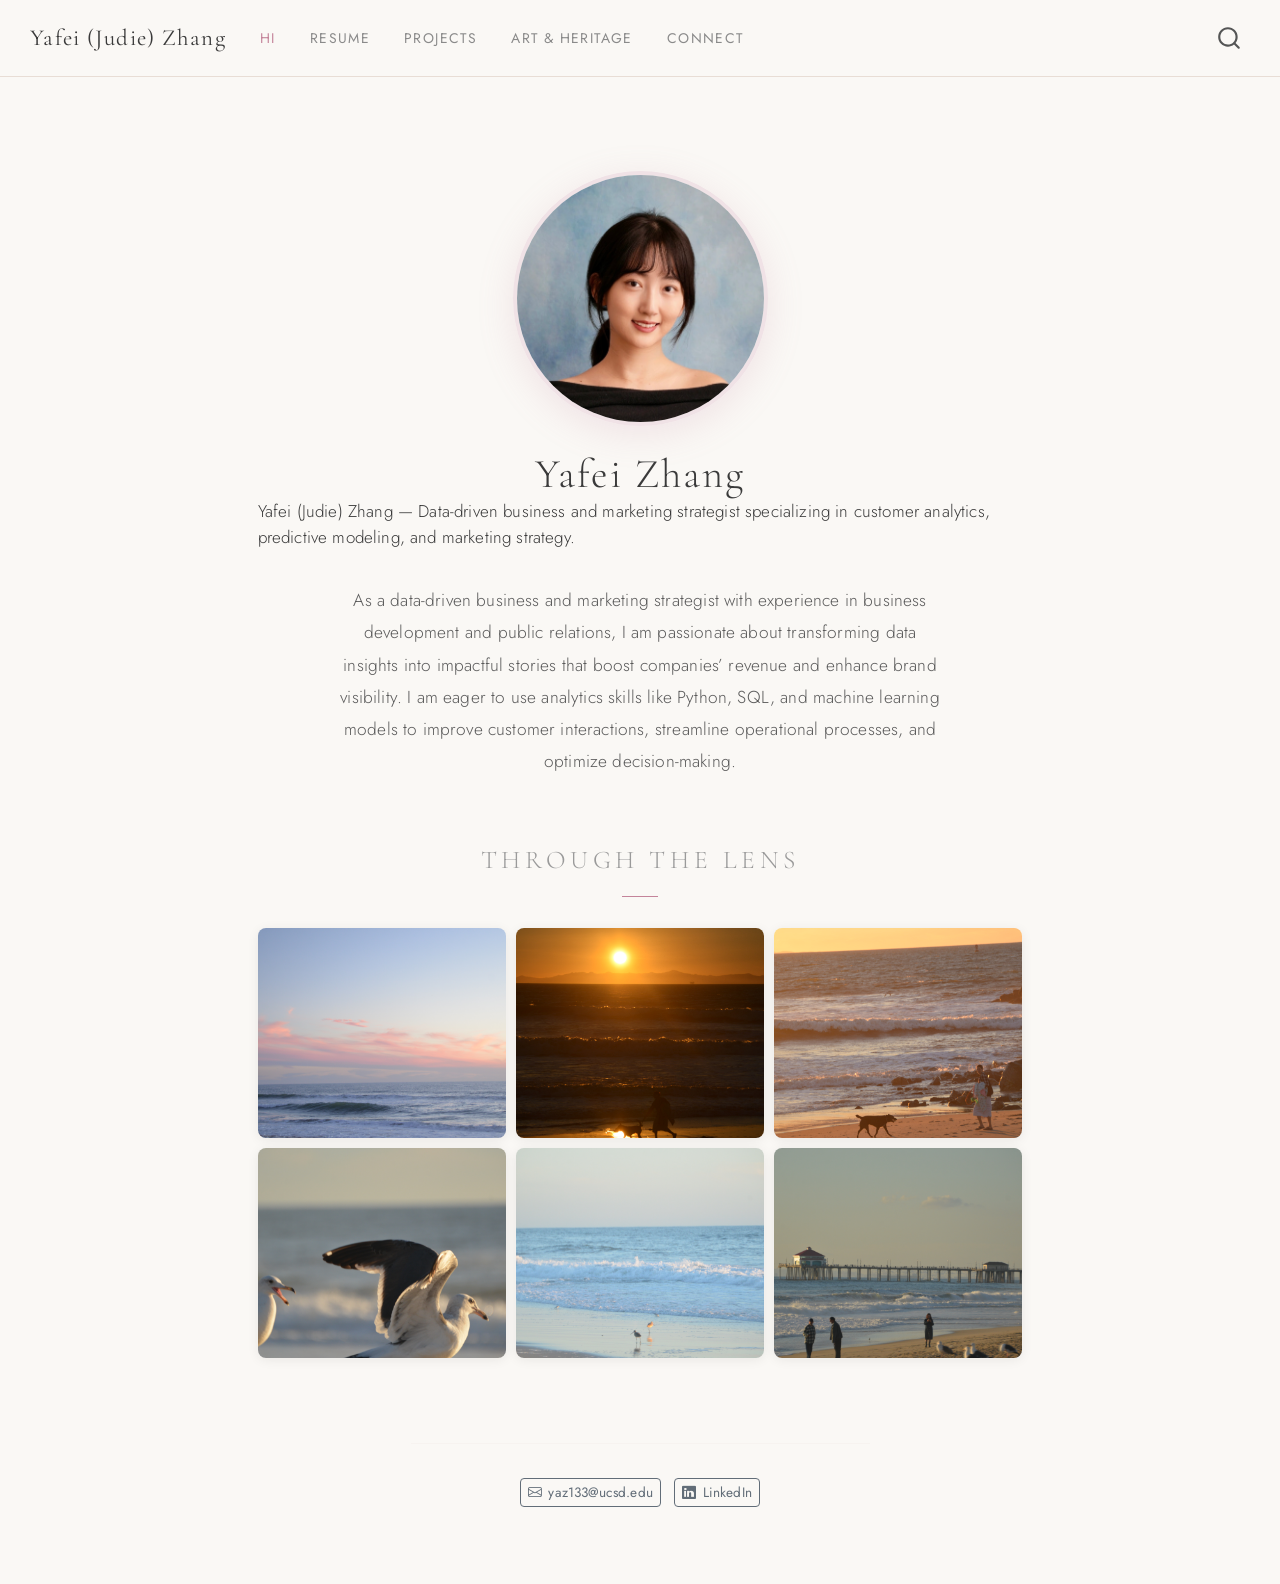
==== docs/index.html @ ec55ec2a "first commit" ====
<!DOCTYPE html>
<html xmlns="http://www.w3.org/1999/xhtml" lang="en" xml:lang="en"><head>

<meta charset="utf-8">
<meta name="generator" content="quarto-1.9.36">

<meta name="viewport" content="width=device-width, initial-scale=1.0, user-scalable=yes">

<meta name="description" content="Yafei (Judie) Zhang — Data-driven business and marketing strategist specializing in customer analytics, predictive modeling, and marketing strategy.">

<title>Yafei Zhang – Yafei (Judie) Zhang</title>
<style>
/* Default styles provided by pandoc.
** See https://pandoc.org/MANUAL.html#variables-for-html for config info.
*/
code{white-space: pre-wrap;}
span.smallcaps{font-variant: small-caps;}
div.columns{display: flex; gap: min(4vw, 1.5em);}
div.column{flex: auto; overflow-x: auto;}
div.hanging-indent{margin-left: 1.5em; text-indent: -1.5em;}
ul.task-list{list-style: none;}
ul.task-list li input[type="checkbox"] {
  width: 0.8em;
  margin: 0 0.8em 0.2em -1em; /* quarto-specific, see https://github.com/quarto-dev/quarto-cli/issues/4556 */ 
  vertical-align: middle;
}
</style>


<script src="site_libs/quarto-nav/quarto-nav.js"></script>
<script src="site_libs/quarto-nav/headroom.min.js"></script>
<script src="site_libs/clipboard/clipboard.min.js"></script>
<script src="site_libs/quarto-search/autocomplete.umd.js"></script>
<script src="site_libs/quarto-search/fuse.min.js"></script>
<script src="site_libs/quarto-search/quarto-search.js"></script>
<meta name="quarto:offset" content="./">
<link href="./favicon.svg" rel="icon" type="image/svg+xml">
<script src="site_libs/quarto-html/quarto.js" type="module"></script>
<script src="site_libs/quarto-html/tabsets/tabsets.js" type="module"></script>
<script src="site_libs/quarto-html/popper.min.js"></script>
<script src="site_libs/quarto-html/tippy.umd.min.js"></script>
<link href="site_libs/quarto-html/tippy.css" rel="stylesheet">
<link href="site_libs/quarto-html/quarto-syntax-highlighting-845c23b38eaddc0f92fda52bfe77a8c8.css" rel="stylesheet" id="quarto-text-highlighting-styles">
<script src="site_libs/bootstrap/bootstrap.min.js"></script>
<link href="site_libs/bootstrap/bootstrap-icons.css" rel="stylesheet">
<link href="site_libs/bootstrap/bootstrap-158031087360bce0ff56dc785ce39e06.min.css" rel="stylesheet" append-hash="true" id="quarto-bootstrap" data-mode="light">
<script id="quarto-search-options" type="application/json">{
  "location": "navbar",
  "copy-button": false,
  "collapse-after": 3,
  "panel-placement": "end",
  "type": "overlay",
  "limit": 50,
  "keyboard-shortcut": [
    "f",
    "/",
    "s"
  ],
  "show-item-context": false,
  "language": {
    "search-no-results-text": "No results",
    "search-matching-documents-text": "matching documents",
    "search-copy-link-title": "Copy link to search",
    "search-hide-matches-text": "Hide additional matches",
    "search-more-match-text": "more match in this document",
    "search-more-matches-text": "more matches in this document",
    "search-clear-button-title": "Clear",
    "search-text-placeholder": "",
    "search-detached-cancel-button-title": "Cancel",
    "search-submit-button-title": "Submit",
    "search-label": "Search"
  }
}</script>
<script async="" src="https://www.googletagmanager.com/gtag/js?id=G-XXXXXXXXXX"></script>

<script type="text/javascript">

window.dataLayer = window.dataLayer || [];
function gtag(){dataLayer.push(arguments);}
gtag('js', new Date());
gtag('config', 'G-XXXXXXXXXX', { 'anonymize_ip': true});
</script>


<link rel="stylesheet" href="styles.css">
<meta property="og:title" content="Yafei Zhang – Yafei (Judie) Zhang">
<meta property="og:description" content="Yafei (Judie) Zhang — Data-driven business and marketing strategist specializing in customer analytics, predictive modeling, and marketing strategy.">
<meta property="og:image" content="https://rsm-yaz133.github.io/personal-website/IMG_8940.jpg">
<meta property="og:site_name" content="Yafei (Judie) Zhang">
<meta property="og:locale" content="en_US">
<meta name="twitter:title" content="Yafei Zhang – Yafei (Judie) Zhang">
<meta name="twitter:description" content="Yafei (Judie) Zhang — Data-driven business and marketing strategist specializing in customer analytics, predictive modeling, and marketing strategy.">
<meta name="twitter:image" content="https://rsm-yaz133.github.io/personal-website/IMG_8940.jpg">
<meta name="twitter:card" content="summary_large_image">
</head>

<body class="nav-fixed fullcontent quarto-light">

<div id="quarto-search-results"></div>
  <header id="quarto-header" class="headroom fixed-top">
    <nav class="navbar navbar-expand-lg " data-bs-theme="dark">
      <div class="navbar-container container-fluid">
      <div class="navbar-brand-container mx-auto">
    <a class="navbar-brand" href="./index.html">
    <span class="navbar-title">Yafei (Judie) Zhang</span>
    </a>
  </div>
            <div id="quarto-search" class="" title="Search"></div>
          <button class="navbar-toggler" type="button" data-bs-toggle="collapse" data-bs-target="#navbarCollapse" aria-controls="navbarCollapse" role="menu" aria-expanded="false" aria-label="Toggle navigation" onclick="if (window.quartoToggleHeadroom) { window.quartoToggleHeadroom(); }">
  <span class="navbar-toggler-icon"></span>
</button>
          <div class="collapse navbar-collapse" id="navbarCollapse">
            <ul class="navbar-nav navbar-nav-scroll me-auto">
  <li class="nav-item">
    <a class="nav-link active" href="./index.html" aria-current="page"> 
<span class="menu-text">Hi</span></a>
  </li>  
  <li class="nav-item">
    <a class="nav-link" href="./cv.html"> 
<span class="menu-text">Resume</span></a>
  </li>  
  <li class="nav-item">
    <a class="nav-link" href="./projects.html"> 
<span class="menu-text">Projects</span></a>
  </li>  
  <li class="nav-item">
    <a class="nav-link" href="./art.html"> 
<span class="menu-text">Art &amp; Heritage</span></a>
  </li>  
  <li class="nav-item">
    <a class="nav-link" href="./connect.html"> 
<span class="menu-text">Connect</span></a>
  </li>  
</ul>
          </div> <!-- /navcollapse -->
            <div class="quarto-navbar-tools">
</div>
      </div> <!-- /container-fluid -->
    </nav>
</header>
<!-- content -->
<div id="quarto-content" class="quarto-container page-columns page-rows-contents page-layout-article page-navbar">
<!-- sidebar -->
<!-- margin-sidebar -->
    
<!-- main -->
<div class="quarto-about-jolla">
  <img src="IMG_8940.jpg" class="about-image
  round " style="height: 15em; width: 15em;">
 <header id="title-block-header" class="quarto-title-block default">
<div class="quarto-title">
<h1 class="title">Yafei Zhang</h1>
</div>
<div>
  <div class="description">
    Yafei (Judie) Zhang — Data-driven business and marketing strategist specializing in customer analytics, predictive modeling, and marketing strategy.
  </div>
</div>
<div class="quarto-title-meta">
  </div>
</header><main class="content" id="quarto-document-content">
<p>As a data-driven business and marketing strategist with experience in business development and public relations, I am passionate about transforming data insights into impactful stories that boost companies’ revenue and enhance brand visibility. I am eager to use analytics skills like Python, SQL, and machine learning models to improve customer interactions, streamline operational processes, and optimize decision-making.</p>
<div class="gallery-section">
  <p class="gallery-title">Through the Lens</p>
  <div class="photo-gallery">
    <img src="photo /DSC_3890.JPG" alt="Pastel sunset over the ocean">
    <img src="photo /DSC_3047.JPG" alt="Golden sunset silhouette">
    <img src="photo /DSC_3039.JPG" alt="Warm evening walk on the beach">
    <img src="photo /DSC_3471.JPG" alt="Seagulls in flight">
    <img src="photo /DSC_3623.JPG" alt="Birds at the shoreline">
    <img src="photo /DSC_3475.JPG" alt="Huntington Beach pier at dusk">
  </div>
</div>


</main> 
  <hr class="about-sep">
   <div class="about-links">
  <a href="mailto:yaz133@ucsd.edu" class="about-link" rel="" target="">
    <i class="bi bi-envelope"></i>
     <span class="about-link-text">yaz133@ucsd.edu</span>
  </a>
  <a href="https://www.linkedin.com/in/yafei-zhang-judie/" class="about-link" rel="" target="">
    <i class="bi bi-linkedin"></i>
     <span class="about-link-text">LinkedIn</span>
  </a>
</div>
</div>
 <!-- /main -->
<script id="quarto-html-after-body" type="application/javascript">
  window.document.addEventListener("DOMContentLoaded", function (event) {
    const isCodeAnnotation = (el) => {
      for (const clz of el.classList) {
        if (clz.startsWith('code-annotation-')) {                     
          return true;
        }
      }
      return false;
    }
    const onCopySuccess = function(e) {
      // button target
      const button = e.trigger;
      // don't keep focus
      button.blur();
      // flash "checked"
      button.classList.add('code-copy-button-checked');
      var currentTitle = button.getAttribute("title");
      button.setAttribute("title", "Copied!");
      let tooltip;
      if (window.bootstrap) {
        button.setAttribute("data-bs-toggle", "tooltip");
        button.setAttribute("data-bs-placement", "left");
        button.setAttribute("data-bs-title", "Copied!");
        tooltip = new bootstrap.Tooltip(button, 
          { trigger: "manual", 
            customClass: "code-copy-button-tooltip",
            offset: [0, -8]});
        tooltip.show();    
      }
      setTimeout(function() {
        if (tooltip) {
          tooltip.hide();
          button.removeAttribute("data-bs-title");
          button.removeAttribute("data-bs-toggle");
          button.removeAttribute("data-bs-placement");
        }
        button.setAttribute("title", currentTitle);
        button.classList.remove('code-copy-button-checked');
      }, 1000);
      // clear code selection
      e.clearSelection();
    }
    const getTextToCopy = function(trigger) {
      const outerScaffold = trigger.parentElement.cloneNode(true);
      const codeEl = outerScaffold.querySelector('code');
      for (const childEl of codeEl.children) {
        if (isCodeAnnotation(childEl)) {
          childEl.remove();
        }
      }
      return codeEl.innerText;
    }
    const clipboard = new window.ClipboardJS('.code-copy-button:not([data-in-quarto-modal])', {
      text: getTextToCopy
    });
    clipboard.on('success', onCopySuccess);
    if (window.document.getElementById('quarto-embedded-source-code-modal')) {
      const clipboardModal = new window.ClipboardJS('.code-copy-button[data-in-quarto-modal]', {
        text: getTextToCopy,
        container: window.document.getElementById('quarto-embedded-source-code-modal')
      });
      clipboardModal.on('success', onCopySuccess);
    }
      var localhostRegex = new RegExp(/^(?:http|https):\/\/localhost\:?[0-9]*\//);
      var mailtoRegex = new RegExp(/^mailto:/);
        var filterRegex = new RegExp("https:\/\/rsm-yaz133\.github\.io\/personal-website");
      var isInternal = (href) => {
          return filterRegex.test(href) || localhostRegex.test(href) || mailtoRegex.test(href);
      }
      // Inspect non-navigation links and adorn them if external
     var links = window.document.querySelectorAll('a[href]:not(.nav-link):not(.navbar-brand):not(.toc-action):not(.sidebar-link):not(.sidebar-item-toggle):not(.pagination-link):not(.no-external):not([aria-hidden]):not(.dropdown-item):not(.quarto-navigation-tool):not(.about-link)');
      for (var i=0; i<links.length; i++) {
        const link = links[i];
        if (!isInternal(link.href)) {
          // undo the damage that might have been done by quarto-nav.js in the case of
          // links that we want to consider external
          if (link.dataset.originalHref !== undefined) {
            link.href = link.dataset.originalHref;
          }
        }
      }
    function tippyHover(el, contentFn, onTriggerFn, onUntriggerFn) {
      const config = {
        allowHTML: true,
        maxWidth: 500,
        delay: 100,
        arrow: false,
        appendTo: function(el) {
            return el.parentElement;
        },
        interactive: true,
        interactiveBorder: 10,
        theme: 'quarto',
        placement: 'bottom-start',
      };
      if (contentFn) {
        config.content = contentFn;
      }
      if (onTriggerFn) {
        config.onTrigger = onTriggerFn;
      }
      if (onUntriggerFn) {
        config.onUntrigger = onUntriggerFn;
      }
      window.tippy(el, config); 
    }
    const noterefs = window.document.querySelectorAll('a[role="doc-noteref"]');
    for (var i=0; i<noterefs.length; i++) {
      const ref = noterefs[i];
      tippyHover(ref, function() {
        // use id or data attribute instead here
        let href = ref.getAttribute('data-footnote-href') || ref.getAttribute('href');
        try { href = new URL(href).hash; } catch {}
        const id = href.replace(/^#\/?/, "");
        const note = window.document.getElementById(id);
        if (note) {
          return note.innerHTML;
        } else {
          return "";
        }
      });
    }
    const xrefs = window.document.querySelectorAll('a.quarto-xref');
    const processXRef = (id, note) => {
      // Strip column container classes
      const stripColumnClz = (el) => {
        el.classList.remove("page-full", "page-columns");
        if (el.children) {
          for (const child of el.children) {
            stripColumnClz(child);
          }
        }
      }
      stripColumnClz(note)
      if (id === null || id.startsWith('sec-')) {
        // Special case sections, only their first couple elements
        const container = document.createElement("div");
        if (note.children && note.children.length > 2) {
          container.appendChild(note.children[0].cloneNode(true));
          for (let i = 1; i < note.children.length; i++) {
            const child = note.children[i];
            if (child.tagName === "P" && child.innerText === "") {
              continue;
            } else {
              container.appendChild(child.cloneNode(true));
              break;
            }
          }
          if (window.Quarto?.typesetMath) {
            window.Quarto.typesetMath(container);
          }
          return container.innerHTML
        } else {
          if (window.Quarto?.typesetMath) {
            window.Quarto.typesetMath(note);
          }
          return note.innerHTML;
        }
      } else {
        // Remove any anchor links if they are present
        const anchorLink = note.querySelector('a.anchorjs-link');
        if (anchorLink) {
          anchorLink.remove();
        }
        if (window.Quarto?.typesetMath) {
          window.Quarto.typesetMath(note);
        }
        if (note.classList.contains("callout")) {
          return note.outerHTML;
        } else {
          return note.innerHTML;
        }
      }
    }
    for (var i=0; i<xrefs.length; i++) {
      const xref = xrefs[i];
      tippyHover(xref, undefined, function(instance) {
        instance.disable();
        let url = xref.getAttribute('href');
        let hash = undefined; 
        if (url.startsWith('#')) {
          hash = url;
        } else {
          try { hash = new URL(url).hash; } catch {}
        }
        if (hash) {
          const id = hash.replace(/^#\/?/, "");
          const note = window.document.getElementById(id);
          if (note !== null) {
            try {
              const html = processXRef(id, note.cloneNode(true));
              instance.setContent(html);
            } finally {
              instance.enable();
              instance.show();
            }
          } else {
            // See if we can fetch this
            fetch(url.split('#')[0])
            .then(res => res.text())
            .then(html => {
              const parser = new DOMParser();
              const htmlDoc = parser.parseFromString(html, "text/html");
              const note = htmlDoc.getElementById(id);
              if (note !== null) {
                const html = processXRef(id, note);
                instance.setContent(html);
              } 
            }).finally(() => {
              instance.enable();
              instance.show();
            });
          }
        } else {
          // See if we can fetch a full url (with no hash to target)
          // This is a special case and we should probably do some content thinning / targeting
          fetch(url)
          .then(res => res.text())
          .then(html => {
            const parser = new DOMParser();
            const htmlDoc = parser.parseFromString(html, "text/html");
            const note = htmlDoc.querySelector('main.content');
            if (note !== null) {
              // This should only happen for chapter cross references
              // (since there is no id in the URL)
              // remove the first header
              if (note.children.length > 0 && note.children[0].tagName === "HEADER") {
                note.children[0].remove();
              }
              const html = processXRef(null, note);
              instance.setContent(html);
            } 
          }).finally(() => {
            instance.enable();
            instance.show();
          });
        }
      }, function(instance) {
      });
    }
        let selectedAnnoteEl;
        const selectorForAnnotation = ( cell, annotation) => {
          let cellAttr = 'data-code-cell="' + cell + '"';
          let lineAttr = 'data-code-annotation="' +  annotation + '"';
          const selector = 'span[' + cellAttr + '][' + lineAttr + ']';
          return selector;
        }
        const selectCodeLines = (annoteEl) => {
          const doc = window.document;
          const targetCell = annoteEl.getAttribute("data-target-cell");
          const targetAnnotation = annoteEl.getAttribute("data-target-annotation");
          const annoteSpan = window.document.querySelector(selectorForAnnotation(targetCell, targetAnnotation));
          const lines = annoteSpan.getAttribute("data-code-lines").split(",");
          const lineIds = lines.map((line) => {
            return targetCell + "-" + line;
          })
          let top = null;
          let height = null;
          let parent = null;
          if (lineIds.length > 0) {
              //compute the position of the single el (top and bottom and make a div)
              const el = window.document.getElementById(lineIds[0]);
              top = el.offsetTop;
              height = el.offsetHeight;
              parent = el.parentElement.parentElement;
            if (lineIds.length > 1) {
              const lastEl = window.document.getElementById(lineIds[lineIds.length - 1]);
              const bottom = lastEl.offsetTop + lastEl.offsetHeight;
              height = bottom - top;
            }
            if (top !== null && height !== null && parent !== null) {
              // cook up a div (if necessary) and position it 
              let div = window.document.getElementById("code-annotation-line-highlight");
              if (div === null) {
                div = window.document.createElement("div");
                div.setAttribute("id", "code-annotation-line-highlight");
                div.style.position = 'absolute';
                parent.appendChild(div);
              }
              div.style.top = top - 2 + "px";
              div.style.height = height + 4 + "px";
              div.style.left = 0;
              let gutterDiv = window.document.getElementById("code-annotation-line-highlight-gutter");
              if (gutterDiv === null) {
                gutterDiv = window.document.createElement("div");
                gutterDiv.setAttribute("id", "code-annotation-line-highlight-gutter");
                gutterDiv.style.position = 'absolute';
                const codeCell = window.document.getElementById(targetCell);
                const gutter = codeCell.querySelector('.code-annotation-gutter');
                gutter.appendChild(gutterDiv);
              }
              gutterDiv.style.top = top - 2 + "px";
              gutterDiv.style.height = height + 4 + "px";
            }
            selectedAnnoteEl = annoteEl;
          }
        };
        const unselectCodeLines = () => {
          const elementsIds = ["code-annotation-line-highlight", "code-annotation-line-highlight-gutter"];
          elementsIds.forEach((elId) => {
            const div = window.document.getElementById(elId);
            if (div) {
              div.remove();
            }
          });
          selectedAnnoteEl = undefined;
        };
          // Handle positioning of the toggle
      window.addEventListener(
        "resize",
        throttle(() => {
          elRect = undefined;
          if (selectedAnnoteEl) {
            selectCodeLines(selectedAnnoteEl);
          }
        }, 10)
      );
      function throttle(fn, ms) {
      let throttle = false;
      let timer;
        return (...args) => {
          if(!throttle) { // first call gets through
              fn.apply(this, args);
              throttle = true;
          } else { // all the others get throttled
              if(timer) clearTimeout(timer); // cancel #2
              timer = setTimeout(() => {
                fn.apply(this, args);
                timer = throttle = false;
              }, ms);
          }
        };
      }
        // Attach click handler to the DT
        const annoteDls = window.document.querySelectorAll('dt[data-target-cell]');
        for (const annoteDlNode of annoteDls) {
          annoteDlNode.addEventListener('click', (event) => {
            const clickedEl = event.target;
            if (clickedEl !== selectedAnnoteEl) {
              unselectCodeLines();
              const activeEl = window.document.querySelector('dt[data-target-cell].code-annotation-active');
              if (activeEl) {
                activeEl.classList.remove('code-annotation-active');
              }
              selectCodeLines(clickedEl);
              clickedEl.classList.add('code-annotation-active');
            } else {
              // Unselect the line
              unselectCodeLines();
              clickedEl.classList.remove('code-annotation-active');
            }
          });
        }
    const findCites = (el) => {
      const parentEl = el.parentElement;
      if (parentEl) {
        const cites = parentEl.dataset.cites;
        if (cites) {
          return {
            el,
            cites: cites.split(' ')
          };
        } else {
          return findCites(el.parentElement)
        }
      } else {
        return undefined;
      }
    };
    var bibliorefs = window.document.querySelectorAll('a[role="doc-biblioref"]');
    for (var i=0; i<bibliorefs.length; i++) {
      const ref = bibliorefs[i];
      const citeInfo = findCites(ref);
      if (citeInfo) {
        tippyHover(citeInfo.el, function() {
          var popup = window.document.createElement('div');
          citeInfo.cites.forEach(function(cite) {
            var citeDiv = window.document.createElement('div');
            citeDiv.classList.add('hanging-indent');
            citeDiv.classList.add('csl-entry');
            var biblioDiv = window.document.getElementById('ref-' + cite);
            if (biblioDiv) {
              citeDiv.innerHTML = biblioDiv.innerHTML;
            }
            popup.appendChild(citeDiv);
          });
          return popup.innerHTML;
        });
      }
    }
  });
  </script>
</div> <!-- /content -->




</body></html>
---- docs/site_libs/quarto-html/tippy.css ----
.tippy-box[data-animation=fade][data-state=hidden]{opacity:0}[data-tippy-root]{max-width:calc(100vw - 10px)}.tippy-box{position:relative;background-color:#333;color:#fff;border-radius:4px;font-size:14px;line-height:1.4;white-space:normal;outline:0;transition-property:transform,visibility,opacity}.tippy-box[data-placement^=top]>.tippy-arrow{bottom:0}.tippy-box[data-placement^=top]>.tippy-arrow:before{bottom:-7px;left:0;border-width:8px 8px 0;border-top-color:initial;transform-origin:center top}.tippy-box[data-placement^=bottom]>.tippy-arrow{top:0}.tippy-box[data-placement^=bottom]>.tippy-arrow:before{top:-7px;left:0;border-width:0 8px 8px;border-bottom-color:initial;transform-origin:center bottom}.tippy-box[data-placement^=left]>.tippy-arrow{right:0}.tippy-box[data-placement^=left]>.tippy-arrow:before{border-width:8px 0 8px 8px;border-left-color:initial;right:-7px;transform-origin:center left}.tippy-box[data-placement^=right]>.tippy-arrow{left:0}.tippy-box[data-placement^=right]>.tippy-arrow:before{left:-7px;border-width:8px 8px 8px 0;border-right-color:initial;transform-origin:center right}.tippy-box[data-inertia][data-state=visible]{transition-timing-function:cubic-bezier(.54,1.5,.38,1.11)}.tippy-arrow{width:16px;height:16px;color:#333}.tippy-arrow:before{content:"";position:absolute;border-color:transparent;border-style:solid}.tippy-content{position:relative;padding:5px 9px;z-index:1}
---- docs/site_libs/quarto-html/quarto-syntax-highlighting-845c23b38eaddc0f92fda52bfe77a8c8.css ----
/* quarto syntax highlight colors */
:root {
  --quarto-hl-ot-color: #003B4F;
  --quarto-hl-at-color: #657422;
  --quarto-hl-ss-color: #20794D;
  --quarto-hl-an-color: #5E5E5E;
  --quarto-hl-fu-color: #4758AB;
  --quarto-hl-st-color: #20794D;
  --quarto-hl-cf-color: #003B4F;
  --quarto-hl-op-color: #5E5E5E;
  --quarto-hl-er-color: #AD0000;
  --quarto-hl-bn-color: #AD0000;
  --quarto-hl-al-color: #AD0000;
  --quarto-hl-va-color: #111111;
  --quarto-hl-bu-color: inherit;
  --quarto-hl-ex-color: inherit;
  --quarto-hl-pp-color: #AD0000;
  --quarto-hl-in-color: #5E5E5E;
  --quarto-hl-vs-color: #20794D;
  --quarto-hl-wa-color: #5E5E5E;
  --quarto-hl-do-color: #5E5E5E;
  --quarto-hl-im-color: #00769E;
  --quarto-hl-ch-color: #20794D;
  --quarto-hl-dt-color: #AD0000;
  --quarto-hl-fl-color: #AD0000;
  --quarto-hl-co-color: #5E5E5E;
  --quarto-hl-cv-color: #5E5E5E;
  --quarto-hl-cn-color: #8f5902;
  --quarto-hl-sc-color: #5E5E5E;
  --quarto-hl-dv-color: #AD0000;
  --quarto-hl-kw-color: #003B4F;
}

/* other quarto variables */
:root {
  --quarto-font-monospace: SFMono-Regular, Menlo, Monaco, Consolas, "Liberation Mono", "Courier New", monospace;
}

/* syntax highlight based on Pandoc's rules */
pre > code.sourceCode > span {
  color: #003B4F;
}

code.sourceCode > span {
  color: #003B4F;
}

div.sourceCode,
div.sourceCode pre.sourceCode {
  color: #003B4F;
}

/* Normal */
code span {
  color: #003B4F;
}

/* Alert */
code span.al {
  color: #AD0000;
  font-style: inherit;
}

/* Annotation */
code span.an {
  color: #5E5E5E;
  font-style: inherit;
}

/* Attribute */
code span.at {
  color: #657422;
  font-style: inherit;
}

/* BaseN */
code span.bn {
  color: #AD0000;
  font-style: inherit;
}

/* BuiltIn */
code span.bu {
  font-style: inherit;
}

/* ControlFlow */
code span.cf {
  color: #003B4F;
  font-weight: bold;
  font-style: inherit;
}

/* Char */
code span.ch {
  color: #20794D;
  font-style: inherit;
}

/* Constant */
code span.cn {
  color: #8f5902;
  font-style: inherit;
}

/* Comment */
code span.co {
  color: #5E5E5E;
  font-style: inherit;
}

/* CommentVar */
code span.cv {
  color: #5E5E5E;
  font-style: italic;
}

/* Documentation */
code span.do {
  color: #5E5E5E;
  font-style: italic;
}

/* DataType */
code span.dt {
  color: #AD0000;
  font-style: inherit;
}

/* DecVal */
code span.dv {
  color: #AD0000;
  font-style: inherit;
}

/* Error */
code span.er {
  color: #AD0000;
  font-style: inherit;
}

/* Extension */
code span.ex {
  font-style: inherit;
}

/* Float */
code span.fl {
  color: #AD0000;
  font-style: inherit;
}

/* Function */
code span.fu {
  color: #4758AB;
  font-style: inherit;
}

/* Import */
code span.im {
  color: #00769E;
  font-style: inherit;
}

/* Information */
code span.in {
  color: #5E5E5E;
  font-style: inherit;
}

/* Keyword */
code span.kw {
  color: #003B4F;
  font-weight: bold;
  font-style: inherit;
}

/* Operator */
code span.op {
  color: #5E5E5E;
  font-style: inherit;
}

/* Other */
code span.ot {
  color: #003B4F;
  font-style: inherit;
}

/* Preprocessor */
code span.pp {
  color: #AD0000;
  font-style: inherit;
}

/* SpecialChar */
code span.sc {
  color: #5E5E5E;
  font-style: inherit;
}

/* SpecialString */
code span.ss {
  color: #20794D;
  font-style: inherit;
}

/* String */
code span.st {
  color: #20794D;
  font-style: inherit;
}

/* Variable */
code span.va {
  color: #111111;
  font-style: inherit;
}

/* VerbatimString */
code span.vs {
  color: #20794D;
  font-style: inherit;
}

/* Warning */
code span.wa {
  color: #5E5E5E;
  font-style: italic;
}

.prevent-inlining {
  content: "</";
}

/*# sourceMappingURL=ac89f0bb514bba72461919f78549e31c.css.map */
---- docs/styles.css ----
/* ─── Google Fonts ─────────────────────────────────────────── */
@import url('https://fonts.googleapis.com/css2?family=Cormorant+Garamond:ital,wght@0,300;0,400;0,600;1,300;1,400&family=Jost:wght@300;400;500&display=swap');

/* ─── Base ──────────────────────────────────────────────────── */
body {
  font-family: 'Jost', sans-serif;
  background-color: #faf8f5;
  color: #3a3a3a;
  font-weight: 300;
  letter-spacing: 0.01em;
}

h1, h2, h3, h4, h5, h6 {
  font-family: 'Cormorant Garamond', serif;
  font-weight: 400;
  color: #3a3a3a;
  letter-spacing: 0.02em;
}

/* ─── Navbar ────────────────────────────────────────────────── */
.navbar {
  background-color: rgba(250, 248, 245, 0.96) !important;
  backdrop-filter: blur(10px);
  border-bottom: 1px solid #e8ddd5;
  padding: 0.9rem 2rem;
}

.navbar-brand {
  font-family: 'Cormorant Garamond', serif;
  font-size: 1.35rem;
  letter-spacing: 0.06em;
  color: #3a3a3a !important;
}

.navbar .nav-link {
  font-family: 'Jost', sans-serif;
  font-weight: 400;
  font-size: 0.82rem;
  letter-spacing: 0.1em;
  text-transform: uppercase;
  color: #8a8a8a !important;
  transition: color 0.3s ease;
  padding: 0.4rem 1rem !important;
}

.navbar .nav-link:hover,
.navbar .nav-link.active {
  color: #c4849a !important;
}

/* ─── About / Landing ───────────────────────────────────────── */
.quarto-about-jolla {
  padding: 3rem 1rem;
}

.quarto-about-jolla .about-image {
  border-radius: 50%;
  border: 4px solid #f0e2e6;
  box-shadow: 0 8px 36px rgba(196, 132, 154, 0.18);
}

.quarto-about-jolla h1 {
  font-size: 2.4rem;
  font-weight: 300;
  letter-spacing: 0.06em;
  margin-bottom: 0.5rem;
}

.quarto-about-jolla p {
  font-size: 1.02rem;
  line-height: 1.85;
  color: #5a5a5a;
  max-width: 600px;
  margin: 0 auto;
}

/* Social link buttons */
.quarto-about-jolla .about-links .btn {
  border: 1px solid #e0cfcf;
  color: #c4849a;
  background: transparent;
  border-radius: 50px;
  padding: 0.4rem 1.2rem;
  font-size: 0.85rem;
  font-family: 'Jost', sans-serif;
  letter-spacing: 0.05em;
  transition: all 0.3s ease;
  margin: 0.3rem;
}

.quarto-about-jolla .about-links .btn:hover {
  background-color: #c4849a;
  border-color: #c4849a;
  color: white;
  transform: translateY(-2px);
  box-shadow: 0 4px 14px rgba(196, 132, 154, 0.3);
}

/* ─── Photo Gallery ─────────────────────────────────────────── */
.gallery-section {
  margin: 3.5rem 0 2rem;
  text-align: center;
}

.gallery-section .gallery-title {
  font-family: 'Cormorant Garamond', serif;
  font-size: 1.5rem;
  font-weight: 300;
  letter-spacing: 0.18em;
  text-transform: uppercase;
  color: #9a9a9a;
  margin-bottom: 0.6rem;
}

.gallery-section .gallery-title::after {
  content: '';
  display: block;
  width: 36px;
  height: 1px;
  background: #c4849a;
  margin: 0.75rem auto 0;
}

.photo-gallery {
  display: grid;
  grid-template-columns: repeat(3, 1fr);
  gap: 10px;
  margin-top: 1.8rem;
}

.photo-gallery img {
  width: 100%;
  height: 210px;
  object-fit: cover;
  border-radius: 8px;
  transition: transform 0.45s ease, box-shadow 0.45s ease;
  box-shadow: 0 2px 12px rgba(0, 0, 0, 0.07);
}

.photo-gallery img:hover {
  transform: scale(1.04);
  box-shadow: 0 10px 30px rgba(0, 0, 0, 0.14);
}

/* ─── Connect Page ──────────────────────────────────────────── */
.connect-portrait {
  width: 200px;
  height: 200px;
  object-fit: cover;
  border-radius: 50%;
  display: block;
  margin: 0.5rem auto 1.8rem;
  border: 3px solid #f0e2e6;
  box-shadow: 0 6px 28px rgba(196, 132, 154, 0.22);
}

.connect-intro {
  text-align: center;
  font-family: 'Cormorant Garamond', serif;
  font-size: 1.25rem;
  font-style: italic;
  color: #8a8a8a;
  max-width: 540px;
  margin: 0 auto 2.5rem;
  line-height: 1.85;
}

.cal-wrapper {
  border-radius: 16px;
  overflow: hidden;
  box-shadow: 0 4px 28px rgba(0, 0, 0, 0.07);
  margin-top: 1rem;
  background: white;
}

/* ─── Project Listing Cards ─────────────────────────────────── */
.quarto-listing-default .list-item {
  border: none !important;
  border-radius: 14px;
  box-shadow: 0 2px 18px rgba(0, 0, 0, 0.05);
  transition: box-shadow 0.35s ease, transform 0.35s ease;
  background: white;
  overflow: hidden;
  margin-bottom: 1.2rem;
}

.quarto-listing-default .list-item:hover {
  box-shadow: 0 10px 36px rgba(196, 132, 154, 0.18);
  transform: translateY(-4px);
}

.quarto-listing-default .list-item .listing-title {
  font-family: 'Cormorant Garamond', serif;
  font-size: 1.4rem;
}

/* ─── Category Tags ─────────────────────────────────────────── */
.quarto-category {
  background-color: #f5e6eb !important;
  color: #b0607a !important;
  border: none !important;
  font-family: 'Jost', sans-serif;
  font-size: 0.72rem;
  font-weight: 400;
  letter-spacing: 0.06em;
  border-radius: 50px !important;
  padding: 0.25rem 0.75rem !important;
}

/* ─── Links ─────────────────────────────────────────────────── */
a {
  color: #c4849a;
  transition: color 0.25s ease;
}

a:hover {
  color: #a66880;
  text-decoration: none;
}

/* ─── Dividers ──────────────────────────────────────────────── */
hr {
  border-color: #ece4df;
  margin: 2rem 0;
}

/* ─── Page title ────────────────────────────────────────────── */
.quarto-title h1.title {
  font-family: 'Cormorant Garamond', serif;
  font-size: 2.4rem;
  font-weight: 300;
  letter-spacing: 0.05em;
}

/* ─── TOC ───────────────────────────────────────────────────── */
#TOC .nav-link {
  font-size: 0.82rem;
  color: #9a9a9a;
  font-family: 'Jost', sans-serif;
}

#TOC .nav-link:hover,
#TOC .nav-link.active {
  color: #c4849a;
}

/* ─── Project Pages — Larger Text ───────────────────────────── */
.quarto-title + .quarto-categories + section,
main#quarto-document-content > section p,
main#quarto-document-content > section li {
  font-size: 1.12rem;
  line-height: 1.95;
}

main#quarto-document-content > section h2 {
  font-size: 1.65rem;
  margin-top: 2.5rem;
  margin-bottom: 0.8rem;
  color: #5a4a50;
}

/* ─── Project Images ────────────────────────────────────────── */
main#quarto-document-content figure img,
main#quarto-document-content > section img {
  border-radius: 12px;
  box-shadow: 0 4px 24px rgba(0, 0, 0, 0.08);
  margin: 1.5rem 0;
  transition: box-shadow 0.4s ease;
}

main#quarto-document-content figure img:hover,
main#quarto-document-content > section img:hover {
  box-shadow: 0 8px 36px rgba(196, 132, 154, 0.22);
}

/* ─── Tables ────────────────────────────────────────────────── */
main#quarto-document-content table {
  font-size: 1.02rem;
  border-radius: 10px;
  overflow: hidden;
  box-shadow: 0 2px 14px rgba(0, 0, 0, 0.04);
}

main#quarto-document-content table thead {
  background-color: #f5e6eb;
  color: #5a4a50;
}

main#quarto-document-content table th {
  font-family: 'Jost', sans-serif;
  font-weight: 500;
  letter-spacing: 0.03em;
  padding: 0.7rem 1rem;
}

main#quarto-document-content table td {
  padding: 0.6rem 1rem;
}

main#quarto-document-content table tbody tr:hover {
  background-color: #fdf5f7;
}

/* ─── Connect Page Links ───────────────────────────────────── */
.connect-links {
  display: flex;
  justify-content: center;
  gap: 1rem;
  flex-wrap: wrap;
  margin-bottom: 2.5rem;
}

.connect-btn {
  display: inline-flex;
  align-items: center;
  gap: 0.5rem;
  border: 1px solid #e0cfcf;
  color: #c4849a;
  background: transparent;
  border-radius: 50px;
  padding: 0.55rem 1.4rem;
  font-size: 0.88rem;
  font-family: 'Jost', sans-serif;
  letter-spacing: 0.05em;
  text-decoration: none;
  transition: all 0.3s ease;
}

.connect-btn:hover {
  background-color: #c4849a;
  border-color: #c4849a;
  color: white;
  transform: translateY(-2px);
  box-shadow: 0 4px 14px rgba(196, 132, 154, 0.3);
  text-decoration: none;
}

/* ─── Resume Page ──────────────────────────────────────────── */
.resume-container {
  max-width: 800px;
  margin: 0 auto;
  padding: 1rem 0;
}

.resume-header {
  text-align: center;
  margin-bottom: 2rem;
  padding-bottom: 1.5rem;
  border-bottom: 1px solid #ece4df;
}

.resume-name {
  font-family: 'Cormorant Garamond', serif;
  font-size: 2.6rem;
  font-weight: 300;
  letter-spacing: 0.08em;
  color: #3a3a3a;
  margin-bottom: 0.5rem;
}

.resume-contact {
  font-family: 'Jost', sans-serif;
  font-size: 0.9rem;
  color: #8a8a8a;
  letter-spacing: 0.02em;
  margin-bottom: 1rem;
}

.resume-contact a {
  color: #c4849a;
  text-decoration: none;
}

.resume-contact a:hover {
  color: #a66880;
}

.resume-download {
  display: inline-block;
  border: 1px solid #e0cfcf;
  color: #c4849a;
  background: transparent;
  border-radius: 50px;
  padding: 0.4rem 1.4rem;
  font-size: 0.82rem;
  font-family: 'Jost', sans-serif;
  letter-spacing: 0.06em;
  text-decoration: none;
  transition: all 0.3s ease;
}

.resume-download:hover {
  background-color: #c4849a;
  border-color: #c4849a;
  color: white;
  transform: translateY(-2px);
  box-shadow: 0 4px 14px rgba(196, 132, 154, 0.3);
  text-decoration: none;
}

.resume-section-title {
  font-family: 'Cormorant Garamond', serif;
  font-size: 1.4rem;
  font-weight: 400;
  letter-spacing: 0.1em;
  text-transform: uppercase;
  color: #5a4a50;
  border-bottom: 1px solid #ece4df;
  padding-bottom: 0.4rem;
  margin-top: 2rem;
  margin-bottom: 1.2rem;
}

.resume-entry {
  margin-bottom: 1.5rem;
}

.resume-entry-header {
  display: flex;
  justify-content: space-between;
  align-items: baseline;
  flex-wrap: wrap;
  gap: 0.5rem;
  margin-bottom: 0.3rem;
}

.resume-role {
  font-family: 'Jost', sans-serif;
  font-weight: 500;
  font-size: 1rem;
  color: #3a3a3a;
}

.resume-company {
  font-family: 'Jost', sans-serif;
  font-weight: 300;
  font-size: 0.95rem;
  color: #8a8a8a;
  font-style: italic;
}

.resume-type {
  font-family: 'Jost', sans-serif;
  font-weight: 300;
  font-size: 0.85rem;
  color: #9a9a9a;
}

.resume-date {
  font-family: 'Jost', sans-serif;
  font-weight: 300;
  font-size: 0.85rem;
  color: #c4849a;
  white-space: nowrap;
}

.resume-entry ul {
  margin-top: 0.4rem;
  padding-left: 1.3rem;
  list-style: none;
}

.resume-entry ul li {
  position: relative;
  padding-left: 0.8rem;
  margin-bottom: 0.4rem;
  font-size: 0.92rem;
  line-height: 1.7;
  color: #5a5a5a;
}

.resume-entry ul li::before {
  content: '';
  position: absolute;
  left: 0;
  top: 0.65em;
  width: 4px;
  height: 4px;
  border-radius: 50%;
  background-color: #c4849a;
}

.resume-edu-detail {
  font-size: 0.88rem;
  color: #8a8a8a;
  margin-top: 0.2rem;
  margin-bottom: 0;
}

.resume-skills {
  display: flex;
  flex-direction: column;
  gap: 0.8rem;
}

.resume-skill-group {
  font-size: 0.92rem;
  line-height: 1.7;
  color: #5a5a5a;
}

.resume-skill-label {
  font-family: 'Jost', sans-serif;
  font-weight: 500;
  color: #3a3a3a;
}

/* ─── Resume Responsive ────────────────────────────────────── */
@media (max-width: 600px) {
  .resume-entry-header {
    flex-direction: column;
    gap: 0.1rem;
  }
  .resume-name {
    font-size: 2rem;
  }
}

/* ─── Art & Heritage Page ──────────────────────────────────── */
.art-page {
  max-width: 900px;
  margin: 0 auto;
  padding: 0 0 3rem;
}

/* ── Hero image with overlay text ─── */
.art-hero-image {
  position: relative;
  overflow: hidden;
  margin: -1rem -1rem 0;
  aspect-ratio: 14 / 9;
  max-height: 560px;
}

.art-hero-image img {
  width: 100%;
  height: 100%;
  object-fit: cover;
  object-position: center 30%;
  filter: brightness(0.95) contrast(1.02) saturate(1.05);
  transition: transform 8s ease, filter 2s ease;
}

.art-hero-image:hover img {
  transform: scale(1.03);
  filter: brightness(1.0) contrast(1.02) saturate(1.05);
}

.art-hero-overlay {
  position: absolute;
  inset: 0;
  display: flex;
  align-items: flex-end;
  justify-content: center;
  padding-bottom: 3rem;
  background: linear-gradient(
    to bottom,
    rgba(40, 30, 35, 0) 40%,
    rgba(40, 30, 35, 0.45) 100%
  );
}

.art-hero-text {
  font-family: 'Cormorant Garamond', serif;
  font-size: 1.8rem;
  font-weight: 300;
  font-style: italic;
  color: rgba(255, 255, 255, 0.92);
  text-align: center;
  letter-spacing: 0.06em;
  line-height: 1.7;
  text-shadow: 0 2px 20px rgba(0, 0, 0, 0.3);
  margin: 0;
}

/* ── Decorative divider ─── */
.art-divider {
  display: flex;
  align-items: center;
  justify-content: center;
  gap: 1rem;
  margin: 2.5rem auto;
  max-width: 200px;
}

.art-divider::before,
.art-divider::after {
  content: '';
  flex: 1;
  height: 1px;
  background: linear-gradient(to right, transparent, #d4b5be, transparent);
}

.art-divider-diamond {
  width: 6px;
  height: 6px;
  background: #c4849a;
  transform: rotate(45deg);
  flex-shrink: 0;
}

/* ── Opening statement ─── */
.art-statement {
  text-align: center;
  padding: 2rem 1rem 1rem;
  max-width: 660px;
  margin: 0 auto;
}

.art-statement p {
  font-family: 'Jost', sans-serif;
  font-weight: 300;
  font-size: 1.04rem;
  line-height: 2;
  color: #5a5a5a;
}

/* ── Section labels ─── */
.art-section-label {
  font-family: 'Cormorant Garamond', serif;
  font-size: 1.1rem;
  font-weight: 400;
  letter-spacing: 0.2em;
  text-transform: uppercase;
  color: #b0909a;
  margin-bottom: 1.5rem;
}

.art-section-label::after {
  content: '';
  display: block;
  width: 30px;
  height: 1px;
  background: #c4849a;
  margin: 0.8rem auto 0;
}

/* ── Split section: portrait + text ─── */
.art-split {
  display: grid;
  grid-template-columns: 1fr 1fr;
  gap: 3rem;
  align-items: center;
  padding: 3rem 1rem;
  max-width: 820px;
  margin: 0 auto;
}

.art-split-image {
  text-align: center;
}

.art-frame {
  border: 1px solid #e0d3d7;
  padding: 8px;
  background: #faf8f5;
  box-shadow: 0 6px 36px rgba(150, 100, 120, 0.1);
  display: inline-block;
  transition: box-shadow 0.5s ease;
}

.art-frame:hover {
  box-shadow: 0 12px 48px rgba(150, 100, 120, 0.18);
}

.art-frame img {
  width: 100%;
  max-width: 340px;
  height: auto;
  display: block;
  filter: contrast(1.02) saturate(0.95);
}

.art-caption {
  display: block;
  margin-top: 1rem;
  font-family: 'Cormorant Garamond', serif;
  font-size: 0.9rem;
  font-style: italic;
  color: #a09098;
  letter-spacing: 0.02em;
}

.art-split-text {
  padding: 0.5rem 0;
}

.art-split-text .art-section-label {
  text-align: left;
}

.art-split-text .art-section-label::after {
  margin: 0.8rem 0 0;
}

.art-split-text p {
  font-family: 'Jost', sans-serif;
  font-weight: 300;
  font-size: 0.98rem;
  line-height: 1.9;
  color: #5a5a5a;
  margin-bottom: 1rem;
}

/* ── Reading desk section ─── */
.art-reading {
  padding: 3rem 1rem;
  max-width: 820px;
  margin: 0 auto;
}

.art-reading-content {
  text-align: center;
  margin-bottom: 2rem;
}

.art-reading-intro {
  font-family: 'Jost', sans-serif;
  font-weight: 300;
  font-size: 1rem;
  line-height: 1.85;
  color: #6a6a6a;
  max-width: 540px;
  margin: 0 auto;
}

.art-reading-image {
  text-align: center;
}

.art-frame-wide {
  border: 1px solid #e0d3d7;
  padding: 8px;
  background: #faf8f5;
  box-shadow: 0 8px 44px rgba(150, 100, 120, 0.1);
  display: inline-block;
  max-width: 100%;
  transition: box-shadow 0.5s ease;
}

.art-frame-wide:hover {
  box-shadow: 0 14px 56px rgba(150, 100, 120, 0.17);
}

.art-frame-wide img {
  width: 100%;
  max-width: 500px;
  height: auto;
  display: block;
  filter: contrast(1.02) brightness(1.02);
}

.art-book-tags {
  display: flex;
  justify-content: center;
  flex-wrap: wrap;
  gap: 0.6rem;
  margin-top: 1.4rem;
}

.art-tag {
  font-family: 'Jost', sans-serif;
  font-size: 0.72rem;
  font-weight: 400;
  letter-spacing: 0.04em;
  color: #9a7a84;
  border: 1px solid #e4d4da;
  padding: 0.35rem 0.9rem;
  background: rgba(255, 255, 255, 0.7);
  transition: all 0.3s ease;
}

.art-tag:hover {
  background: #c4849a;
  color: white;
  border-color: #c4849a;
}

/* ── Pillars with numbers ─── */
.art-pillars {
  text-align: center;
  margin: 1rem 0 3rem;
  padding: 0 1rem;
  max-width: 820px;
  margin-left: auto;
  margin-right: auto;
}

.art-pillar-grid {
  display: grid;
  grid-template-columns: repeat(3, 1fr);
  gap: 1.5rem;
  margin-top: 2rem;
}

.art-pillar {
  padding: 2rem 1.4rem;
  border: 1px solid #ece0e4;
  background: white;
  transition: all 0.4s ease;
  position: relative;
  overflow: hidden;
}

.art-pillar::before {
  content: '';
  position: absolute;
  top: 0;
  left: 0;
  width: 100%;
  height: 2px;
  background: linear-gradient(to right, transparent, #c4849a, transparent);
  opacity: 0;
  transition: opacity 0.4s ease;
}

.art-pillar:hover {
  box-shadow: 0 10px 40px rgba(196, 132, 154, 0.12);
  transform: translateY(-4px);
}

.art-pillar:hover::before {
  opacity: 1;
}

.art-pillar-number {
  font-family: 'Cormorant Garamond', serif;
  font-size: 2.2rem;
  font-weight: 300;
  color: #e8d4da;
  letter-spacing: 0.05em;
  margin-bottom: 0.6rem;
  line-height: 1;
}

.art-pillar h4 {
  font-family: 'Cormorant Garamond', serif;
  font-size: 1.15rem;
  font-weight: 400;
  color: #4a4a4a;
  letter-spacing: 0.03em;
  margin-bottom: 0.8rem;
}

.art-pillar p {
  font-family: 'Jost', sans-serif;
  font-weight: 300;
  font-size: 0.88rem;
  line-height: 1.8;
  color: #7a7a7a;
  margin: 0;
}

/* ── Featured project card ─── */
.art-featured {
  margin: 2rem 1rem 3.5rem;
  max-width: 820px;
  margin-left: auto;
  margin-right: auto;
}

.art-featured-frame {
  border: 1px solid #e0d3d7;
  border-radius: 0;
  padding: 6px;
  background: #faf8f5;
  box-shadow: 0 8px 44px rgba(150, 100, 120, 0.08);
}

.art-featured-inner {
  border: 1px solid #ece0e4;
  padding: 3rem 2.5rem;
  text-align: center;
  background: linear-gradient(
    175deg,
    #fffbfa 0%,
    #faf8f5 40%,
    #f8f2f0 100%
  );
}

.art-featured-label {
  font-family: 'Jost', sans-serif;
  font-size: 0.7rem;
  font-weight: 400;
  letter-spacing: 0.25em;
  text-transform: uppercase;
  color: #c4849a;
  display: block;
  margin-bottom: 1rem;
}

.art-featured-title {
  font-family: 'Cormorant Garamond', serif;
  font-size: 2.2rem;
  font-weight: 300;
  color: #3a3a3a;
  letter-spacing: 0.04em;
  margin-bottom: 1.2rem;
}

.art-featured-desc {
  font-family: 'Jost', sans-serif;
  font-weight: 300;
  font-size: 0.98rem;
  line-height: 1.85;
  color: #6a6a6a;
  max-width: 500px;
  margin: 0 auto 2rem;
}

.art-featured-details {
  display: flex;
  justify-content: center;
  gap: 2.5rem;
  flex-wrap: wrap;
  margin-bottom: 2rem;
  padding: 1.2rem 0;
  border-top: 1px solid #ece0e4;
  border-bottom: 1px solid #ece0e4;
}

.art-detail {
  display: flex;
  flex-direction: column;
  align-items: center;
  gap: 0.3rem;
}

.art-detail-label {
  font-family: 'Jost', sans-serif;
  font-size: 0.68rem;
  font-weight: 400;
  letter-spacing: 0.18em;
  text-transform: uppercase;
  color: #b0909a;
}

.art-detail-value {
  font-family: 'Cormorant Garamond', serif;
  font-size: 1.05rem;
  font-weight: 400;
  color: #4a4a4a;
}

.art-view-btn {
  display: inline-flex;
  align-items: center;
  gap: 0.6rem;
  border: 1px solid #c4849a;
  color: #c4849a;
  background: transparent;
  border-radius: 0;
  padding: 0.75rem 2.2rem;
  font-family: 'Jost', sans-serif;
  font-size: 0.82rem;
  font-weight: 400;
  letter-spacing: 0.14em;
  text-transform: uppercase;
  text-decoration: none;
  transition: all 0.4s ease;
}

.art-view-btn:hover {
  background: #c4849a;
  color: white;
  text-decoration: none;
  transform: translateY(-2px);
  box-shadow: 0 6px 28px rgba(196, 132, 154, 0.3);
}

/* ── Closing ─── */
.art-closing {
  text-align: center;
  padding: 1rem 1rem 0;
  max-width: 660px;
  margin: 0 auto;
}

.art-closing-text {
  font-family: 'Cormorant Garamond', serif;
  font-size: 1.2rem;
  font-weight: 300;
  font-style: italic;
  color: #8a7a7f;
  line-height: 2.1;
  max-width: 520px;
  margin: 0 auto;
}

/* ── Art page responsive ─── */
@media (max-width: 700px) {
  .art-hero-image {
    aspect-ratio: 4 / 3;
    margin: -1rem -0.5rem 0;
  }
  .art-hero-text {
    font-size: 1.3rem;
    padding: 0 1rem;
  }
  .art-split {
    grid-template-columns: 1fr;
    gap: 2rem;
    text-align: center;
  }
  .art-split-text .art-section-label {
    text-align: center;
  }
  .art-split-text .art-section-label::after {
    margin: 0.8rem auto 0;
  }
  .art-pillar-grid {
    grid-template-columns: 1fr;
    gap: 1.2rem;
  }
  .art-featured-inner {
    padding: 2rem 1.5rem;
  }
  .art-featured-details {
    gap: 1.5rem;
  }
  .art-featured-title {
    font-size: 1.6rem;
  }
}

/* ─── Inline Code / Skill Tags ──────────────────────────────── */
main#quarto-document-content code {
  background-color: #f5e6eb;
  color: #b0607a;
  border-radius: 4px;
  padding: 0.15rem 0.45rem;
  font-size: 0.88rem;
}
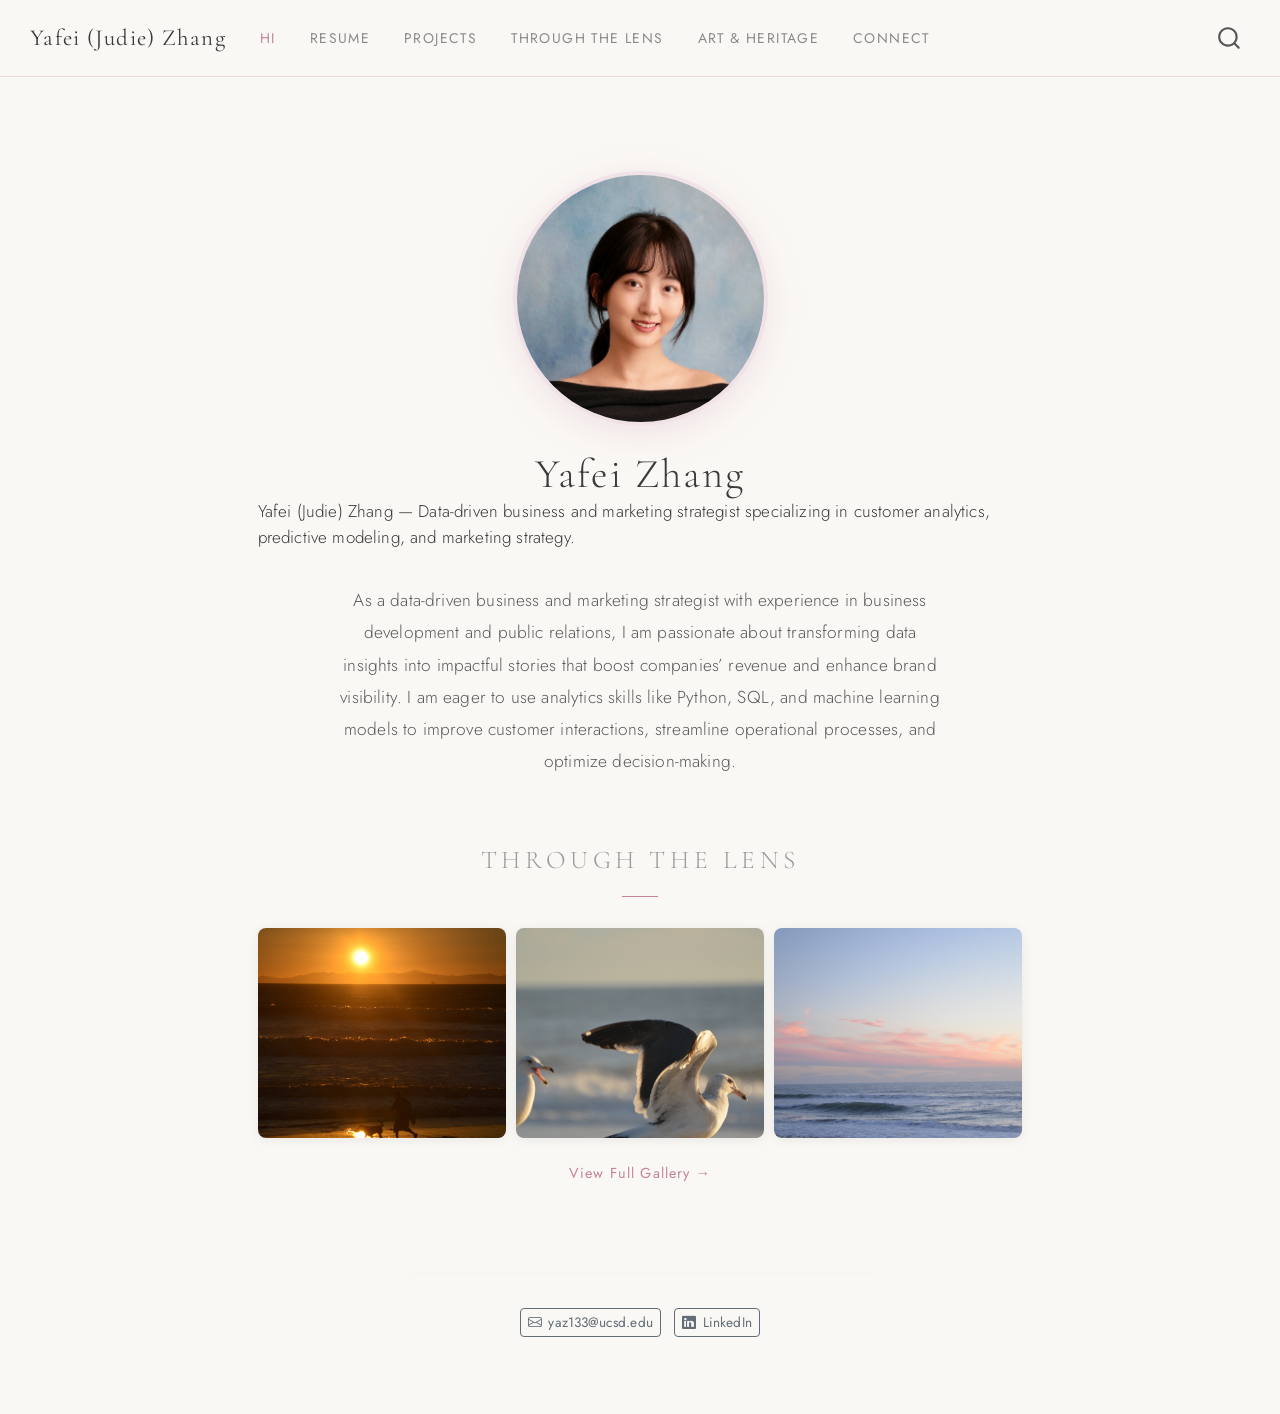
==== commit 74f75254: "Add dedicated Through the Lens photography page with masonry gallery and lightbox - Create lens.qmd " ====
--- a/docs/index.html
+++ b/docs/index.html
@@ -85,12 +85,12 @@
 <link rel="stylesheet" href="styles.css">
 <meta property="og:title" content="Yafei Zhang – Yafei (Judie) Zhang">
 <meta property="og:description" content="Yafei (Judie) Zhang — Data-driven business and marketing strategist specializing in customer analytics, predictive modeling, and marketing strategy.">
-<meta property="og:image" content="https://rsm-yaz133.github.io/personal-website/IMG_8940.jpg">
+<meta property="og:image" content="https://rsm-yaz133.github.io/Yafei-Zhang-Personal-Website-/IMG_8940.jpg">
 <meta property="og:site_name" content="Yafei (Judie) Zhang">
 <meta property="og:locale" content="en_US">
 <meta name="twitter:title" content="Yafei Zhang – Yafei (Judie) Zhang">
 <meta name="twitter:description" content="Yafei (Judie) Zhang — Data-driven business and marketing strategist specializing in customer analytics, predictive modeling, and marketing strategy.">
-<meta name="twitter:image" content="https://rsm-yaz133.github.io/personal-website/IMG_8940.jpg">
+<meta name="twitter:image" content="https://rsm-yaz133.github.io/Yafei-Zhang-Personal-Website-/IMG_8940.jpg">
 <meta name="twitter:card" content="summary_large_image">
 </head>
 
@@ -122,6 +122,10 @@
   <li class="nav-item">
     <a class="nav-link" href="./projects.html"> 
 <span class="menu-text">Projects</span></a>
+  </li>  
+  <li class="nav-item">
+    <a class="nav-link" href="./lens.html"> 
+<span class="menu-text">Through the Lens</span></a>
   </li>  
   <li class="nav-item">
     <a class="nav-link" href="./art.html"> 
@@ -163,13 +167,11 @@
 <div class="gallery-section">
   <p class="gallery-title">Through the Lens</p>
   <div class="photo-gallery">
+    <img src="photo /DSC_3047.JPG" alt="Golden sunset silhouette">
+    <img src="photo /DSC_3471.JPG" alt="Seagull spreading its wings">
     <img src="photo /DSC_3890.JPG" alt="Pastel sunset over the ocean">
-    <img src="photo /DSC_3047.JPG" alt="Golden sunset silhouette">
-    <img src="photo /DSC_3039.JPG" alt="Warm evening walk on the beach">
-    <img src="photo /DSC_3471.JPG" alt="Seagulls in flight">
-    <img src="photo /DSC_3623.JPG" alt="Birds at the shoreline">
-    <img src="photo /DSC_3475.JPG" alt="Huntington Beach pier at dusk">
   </div>
+  <a href="lens.html" class="gallery-view-all">View Full Gallery →</a>
 </div>
 
 
@@ -253,7 +255,7 @@
     }
       var localhostRegex = new RegExp(/^(?:http|https):\/\/localhost\:?[0-9]*\//);
       var mailtoRegex = new RegExp(/^mailto:/);
-        var filterRegex = new RegExp("https:\/\/rsm-yaz133\.github\.io\/personal-website");
+        var filterRegex = new RegExp("https:\/\/rsm-yaz133\.github\.io\/Yafei-Zhang-Personal-Website-");
       var isInternal = (href) => {
           return filterRegex.test(href) || localhostRegex.test(href) || mailtoRegex.test(href);
       }
--- a/docs/styles.css
+++ b/docs/styles.css
@@ -969,23 +969,90 @@
   box-shadow: 0 6px 28px rgba(196, 132, 154, 0.3);
 }
 
-/* ── Closing ─── */
-.art-closing {
-  text-align: center;
-  padding: 1rem 1rem 0;
-  max-width: 660px;
+/* ── Pullquote Closing ─── */
+.art-pullquote {
+  margin: 3rem auto 1rem;
+  max-width: 820px;
+  padding: 0 1rem;
+}
+
+.art-pullquote-inner {
+  position: relative;
+  text-align: center;
+  padding: 3.5rem 3rem 2.5rem;
+  background: linear-gradient(
+    160deg,
+    #fdf8f9 0%,
+    #f8f0f2 40%,
+    #f5eaed 100%
+  );
+  border: 1px solid #ecdfe3;
+  overflow: hidden;
+}
+
+.art-pullquote-mark {
+  position: absolute;
+  top: -0.2rem;
+  left: 50%;
+  transform: translateX(-50%);
+  font-family: 'Cormorant Garamond', serif;
+  font-size: 7rem;
+  font-weight: 300;
+  color: #e8ced6;
+  line-height: 1;
+  pointer-events: none;
+  user-select: none;
+}
+
+.art-pullquote-text {
+  position: relative;
+  font-family: 'Cormorant Garamond', serif;
+  font-size: 1.45rem;
+  font-weight: 300;
+  color: #4a3a40;
+  line-height: 2;
+  max-width: 560px;
   margin: 0 auto;
-}
-
-.art-closing-text {
-  font-family: 'Cormorant Garamond', serif;
-  font-size: 1.2rem;
-  font-weight: 300;
+  letter-spacing: 0.02em;
+}
+
+.art-pullquote-text em {
+  color: #c4849a;
   font-style: italic;
-  color: #8a7a7f;
-  line-height: 2.1;
-  max-width: 520px;
-  margin: 0 auto;
+}
+
+.art-pullquote-second {
+  margin-top: 0.8rem;
+  font-size: 1.3rem;
+  color: #5a4a50;
+}
+
+.art-pullquote-second strong {
+  font-weight: 600;
+  color: #c4849a;
+  letter-spacing: 0.03em;
+}
+
+.art-pullquote-line {
+  width: 50px;
+  height: 2px;
+  background: linear-gradient(to right, transparent, #c4849a, transparent);
+  margin: 1.8rem auto 0;
+}
+
+@media (max-width: 700px) {
+  .art-pullquote-inner {
+    padding: 3rem 1.5rem 2rem;
+  }
+  .art-pullquote-text {
+    font-size: 1.2rem;
+  }
+  .art-pullquote-second {
+    font-size: 1.1rem;
+  }
+  .art-pullquote-mark {
+    font-size: 5rem;
+  }
 }
 
 /* ── Art page responsive ─── */
@@ -1021,6 +1088,354 @@
   }
   .art-featured-title {
     font-size: 1.6rem;
+  }
+}
+
+/* ─── Home Gallery Teaser ───────────────────────────────────── */
+.gallery-view-all {
+  display: inline-block;
+  margin-top: 1.5rem;
+  font-family: 'Jost', sans-serif;
+  font-size: 0.85rem;
+  font-weight: 400;
+  letter-spacing: 0.08em;
+  color: #c4849a;
+  text-decoration: none;
+  border-bottom: 1px solid transparent;
+  padding-bottom: 2px;
+  transition: all 0.3s ease;
+}
+
+.gallery-view-all:hover {
+  border-bottom-color: #c4849a;
+  color: #a66880;
+  text-decoration: none;
+}
+
+/* ─── Through the Lens Page ─────────────────────────────────── */
+.lens-page {
+  max-width: 960px;
+  margin: 0 auto;
+  padding: 0 0 3rem;
+}
+
+/* ── Hero ─── */
+.lens-hero {
+  position: relative;
+  overflow: hidden;
+  margin: -1rem -1rem 0;
+  aspect-ratio: 21 / 9;
+  max-height: 440px;
+}
+
+.lens-hero img {
+  width: 100%;
+  height: 100%;
+  object-fit: cover;
+  object-position: center 60%;
+  filter: brightness(0.92) saturate(1.1);
+  transition: transform 8s ease;
+}
+
+.lens-hero:hover img {
+  transform: scale(1.03);
+}
+
+.lens-hero-overlay {
+  position: absolute;
+  inset: 0;
+  display: flex;
+  align-items: flex-end;
+  justify-content: center;
+  padding-bottom: 2.5rem;
+  background: linear-gradient(
+    to bottom,
+    rgba(40, 30, 35, 0) 40%,
+    rgba(40, 30, 35, 0.5) 100%
+  );
+}
+
+.lens-hero-text {
+  font-family: 'Cormorant Garamond', serif;
+  font-size: 1.6rem;
+  font-weight: 300;
+  font-style: italic;
+  color: rgba(255, 255, 255, 0.92);
+  text-align: center;
+  letter-spacing: 0.06em;
+  line-height: 1.8;
+  text-shadow: 0 2px 20px rgba(0, 0, 0, 0.35);
+  margin: 0;
+}
+
+/* ── Intro & Closing ─── */
+.lens-intro {
+  text-align: center;
+  max-width: 620px;
+  margin: 0 auto 2.5rem;
+  padding: 0 1rem;
+}
+
+.lens-intro p {
+  font-family: 'Jost', sans-serif;
+  font-weight: 300;
+  font-size: 1.02rem;
+  line-height: 2;
+  color: #5a5a5a;
+}
+
+.lens-closing {
+  text-align: center;
+  max-width: 560px;
+  margin: 0 auto;
+  padding: 0 1rem;
+}
+
+.lens-closing p {
+  font-family: 'Cormorant Garamond', serif;
+  font-size: 1.2rem;
+  font-weight: 300;
+  font-style: italic;
+  color: #8a7a7f;
+  line-height: 2.1;
+}
+
+/* ── Collection Labels ─── */
+.lens-collection-label {
+  font-family: 'Cormorant Garamond', serif;
+  font-size: 1.1rem;
+  font-weight: 400;
+  letter-spacing: 0.2em;
+  text-transform: uppercase;
+  color: #b0909a;
+  text-align: center;
+  margin: 2.5rem 0 1.2rem;
+}
+
+.lens-collection-label::after {
+  content: '';
+  display: block;
+  width: 30px;
+  height: 1px;
+  background: #c4849a;
+  margin: 0.7rem auto 0;
+}
+
+/* ── Masonry Grid ─── */
+.lens-masonry {
+  display: grid;
+  grid-template-columns: repeat(3, 1fr);
+  gap: 14px;
+  padding: 0 1rem;
+  margin-bottom: 1rem;
+}
+
+.lens-item {
+  position: relative;
+  overflow: hidden;
+  border-radius: 6px;
+  cursor: pointer;
+  box-shadow: 0 2px 16px rgba(0, 0, 0, 0.07);
+  transition: transform 0.4s ease, box-shadow 0.4s ease;
+}
+
+.lens-item img {
+  width: 100%;
+  height: 220px;
+  object-fit: cover;
+  display: block;
+  transition: transform 0.6s ease, filter 0.4s ease;
+}
+
+.lens-item--tall img {
+  height: 300px;
+}
+
+.lens-item:hover {
+  transform: translateY(-4px);
+  box-shadow: 0 12px 40px rgba(196, 132, 154, 0.2);
+}
+
+.lens-item:hover img {
+  transform: scale(1.05);
+  filter: brightness(0.85);
+}
+
+/* ── Hover Caption ─── */
+.lens-caption {
+  position: absolute;
+  inset: 0;
+  display: flex;
+  flex-direction: column;
+  justify-content: flex-end;
+  padding: 1.2rem;
+  background: linear-gradient(
+    to bottom,
+    rgba(40, 30, 35, 0) 30%,
+    rgba(40, 30, 35, 0.65) 100%
+  );
+  opacity: 0;
+  transition: opacity 0.4s ease;
+}
+
+.lens-item:hover .lens-caption {
+  opacity: 1;
+}
+
+.lens-caption-title {
+  font-family: 'Cormorant Garamond', serif;
+  font-size: 1.15rem;
+  font-weight: 400;
+  color: white;
+  letter-spacing: 0.04em;
+  margin-bottom: 0.3rem;
+}
+
+.lens-caption-text {
+  font-family: 'Jost', sans-serif;
+  font-size: 0.78rem;
+  font-weight: 300;
+  color: rgba(255, 255, 255, 0.85);
+  line-height: 1.6;
+}
+
+/* ── Lightbox ─── */
+.lens-lightbox {
+  position: fixed;
+  inset: 0;
+  z-index: 9999;
+  background: rgba(20, 15, 18, 0.95);
+  display: flex;
+  align-items: center;
+  justify-content: center;
+  opacity: 0;
+  visibility: hidden;
+  transition: opacity 0.35s ease, visibility 0.35s ease;
+}
+
+.lens-lightbox.active {
+  opacity: 1;
+  visibility: visible;
+}
+
+.lens-lightbox-close {
+  position: absolute;
+  top: 1.5rem;
+  right: 2rem;
+  background: none;
+  border: none;
+  color: rgba(255, 255, 255, 0.7);
+  font-size: 2.2rem;
+  cursor: pointer;
+  transition: color 0.3s ease;
+  z-index: 10;
+  line-height: 1;
+}
+
+.lens-lightbox-close:hover {
+  color: white;
+}
+
+.lens-lightbox-content {
+  max-width: 85vw;
+  max-height: 85vh;
+  text-align: center;
+}
+
+.lens-lightbox-content img {
+  max-width: 100%;
+  max-height: 72vh;
+  object-fit: contain;
+  border-radius: 4px;
+  box-shadow: 0 8px 60px rgba(0, 0, 0, 0.5);
+}
+
+.lens-lightbox-caption {
+  margin-top: 1.2rem;
+  display: flex;
+  flex-direction: column;
+  gap: 0.3rem;
+}
+
+.lens-lightbox-title {
+  font-family: 'Cormorant Garamond', serif;
+  font-size: 1.3rem;
+  font-weight: 400;
+  color: rgba(255, 255, 255, 0.9);
+  letter-spacing: 0.04em;
+}
+
+.lens-lightbox-text {
+  font-family: 'Jost', sans-serif;
+  font-size: 0.88rem;
+  font-weight: 300;
+  color: rgba(255, 255, 255, 0.6);
+  max-width: 500px;
+  margin: 0 auto;
+  line-height: 1.7;
+}
+
+.lens-lightbox-prev,
+.lens-lightbox-next {
+  position: absolute;
+  top: 50%;
+  transform: translateY(-50%);
+  background: none;
+  border: none;
+  color: rgba(255, 255, 255, 0.5);
+  font-size: 3rem;
+  cursor: pointer;
+  padding: 1rem;
+  transition: color 0.3s ease;
+  z-index: 10;
+  line-height: 1;
+}
+
+.lens-lightbox-prev { left: 1rem; }
+.lens-lightbox-next { right: 1rem; }
+
+.lens-lightbox-prev:hover,
+.lens-lightbox-next:hover {
+  color: white;
+}
+
+/* ── Lens Page Responsive ─── */
+@media (max-width: 700px) {
+  .lens-hero {
+    aspect-ratio: 16 / 9;
+    margin: -1rem -0.5rem 0;
+  }
+  .lens-hero-text {
+    font-size: 1.2rem;
+    padding: 0 1rem;
+  }
+  .lens-masonry {
+    grid-template-columns: 1fr 1fr;
+    gap: 10px;
+  }
+  .lens-item img,
+  .lens-item--tall img {
+    height: 180px;
+  }
+  .lens-caption {
+    opacity: 1;
+  }
+  .lens-lightbox-prev,
+  .lens-lightbox-next {
+    font-size: 2rem;
+  }
+  .lens-lightbox-content {
+    max-width: 95vw;
+  }
+}
+
+@media (max-width: 480px) {
+  .lens-masonry {
+    grid-template-columns: 1fr;
+  }
+  .lens-item img,
+  .lens-item--tall img {
+    height: 240px;
   }
 }
 
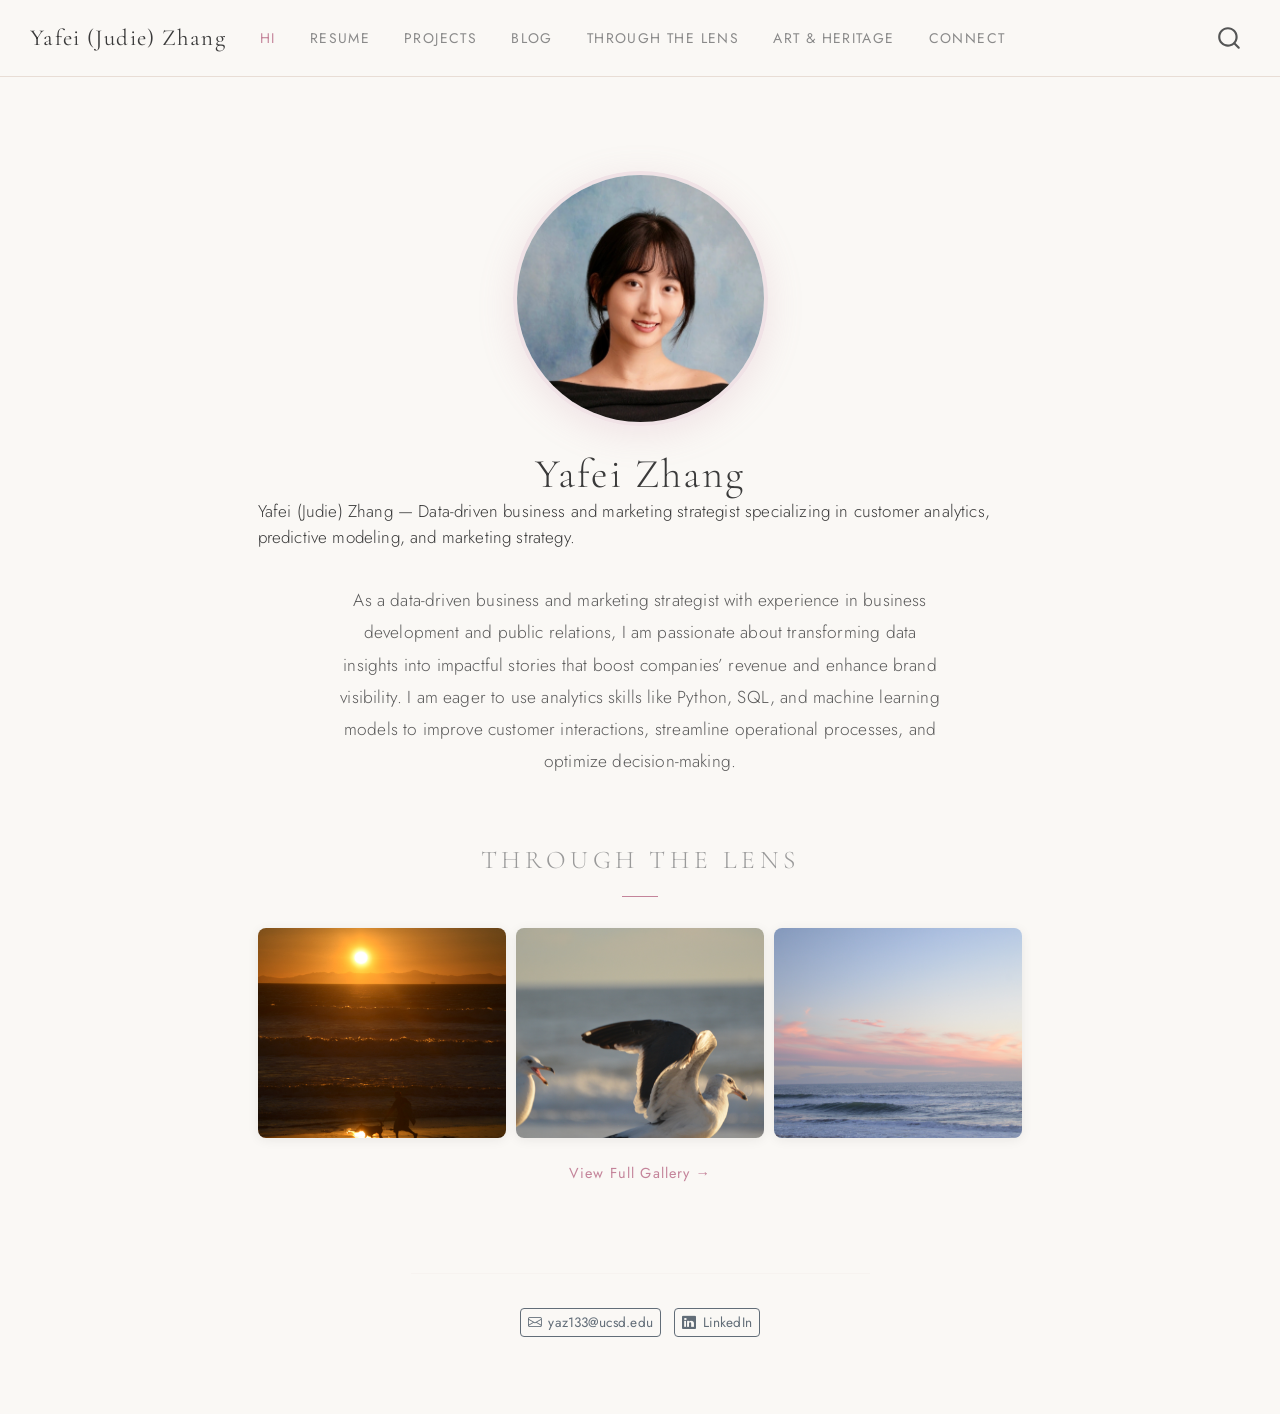
==== commit 3870b9f6: "Add blog section with A/B testing insights post - Create blog listing page and first blog post rewri" ====
--- a/docs/index.html
+++ b/docs/index.html
@@ -124,6 +124,10 @@
 <span class="menu-text">Projects</span></a>
   </li>  
   <li class="nav-item">
+    <a class="nav-link" href="./blog.html"> 
+<span class="menu-text">Blog</span></a>
+  </li>  
+  <li class="nav-item">
     <a class="nav-link" href="./lens.html"> 
 <span class="menu-text">Through the Lens</span></a>
   </li>  
--- a/docs/styles.css
+++ b/docs/styles.css
@@ -871,12 +871,23 @@
   border: 1px solid #ece0e4;
   padding: 3rem 2.5rem;
   text-align: center;
-  background: linear-gradient(
-    175deg,
-    #fffbfa 0%,
-    #faf8f5 40%,
-    #f8f2f0 100%
-  );
+  position: relative;
+  background-size: cover;
+  background-position: center 40%;
+  background-repeat: no-repeat;
+}
+
+.art-featured-inner::before {
+  content: '';
+  position: absolute;
+  inset: 0;
+  background: rgba(255, 252, 250, 0.65);
+  backdrop-filter: blur(1px);
+}
+
+.art-featured-inner > * {
+  position: relative;
+  z-index: 1;
 }
 
 .art-featured-label {
@@ -1011,7 +1022,7 @@
   font-weight: 300;
   color: #4a3a40;
   line-height: 2;
-  max-width: 560px;
+  max-width: 720px;
   margin: 0 auto;
   letter-spacing: 0.02em;
 }
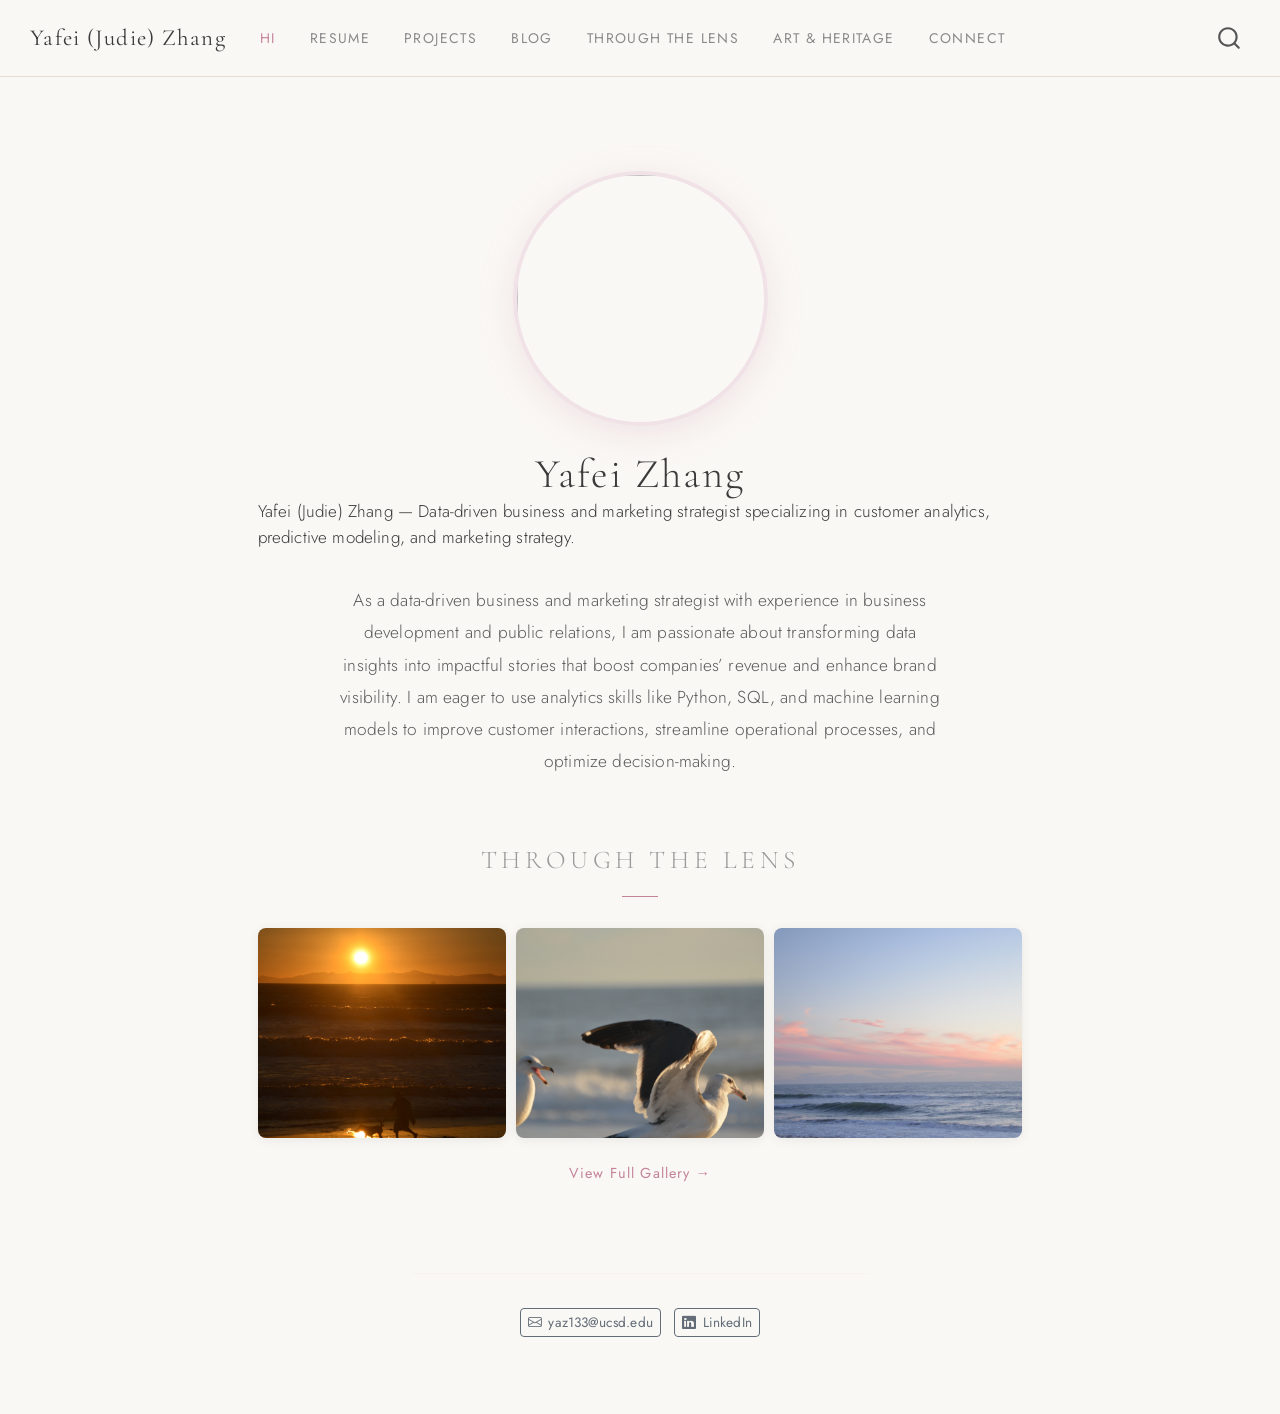
==== commit 9e160560: "Add HW3 blog post: Poisson Regression & MLE case study on Blueprinty Co-Authored-By: Claude Opus 4.6" ====
(no text change in the page or its own stylesheets)
